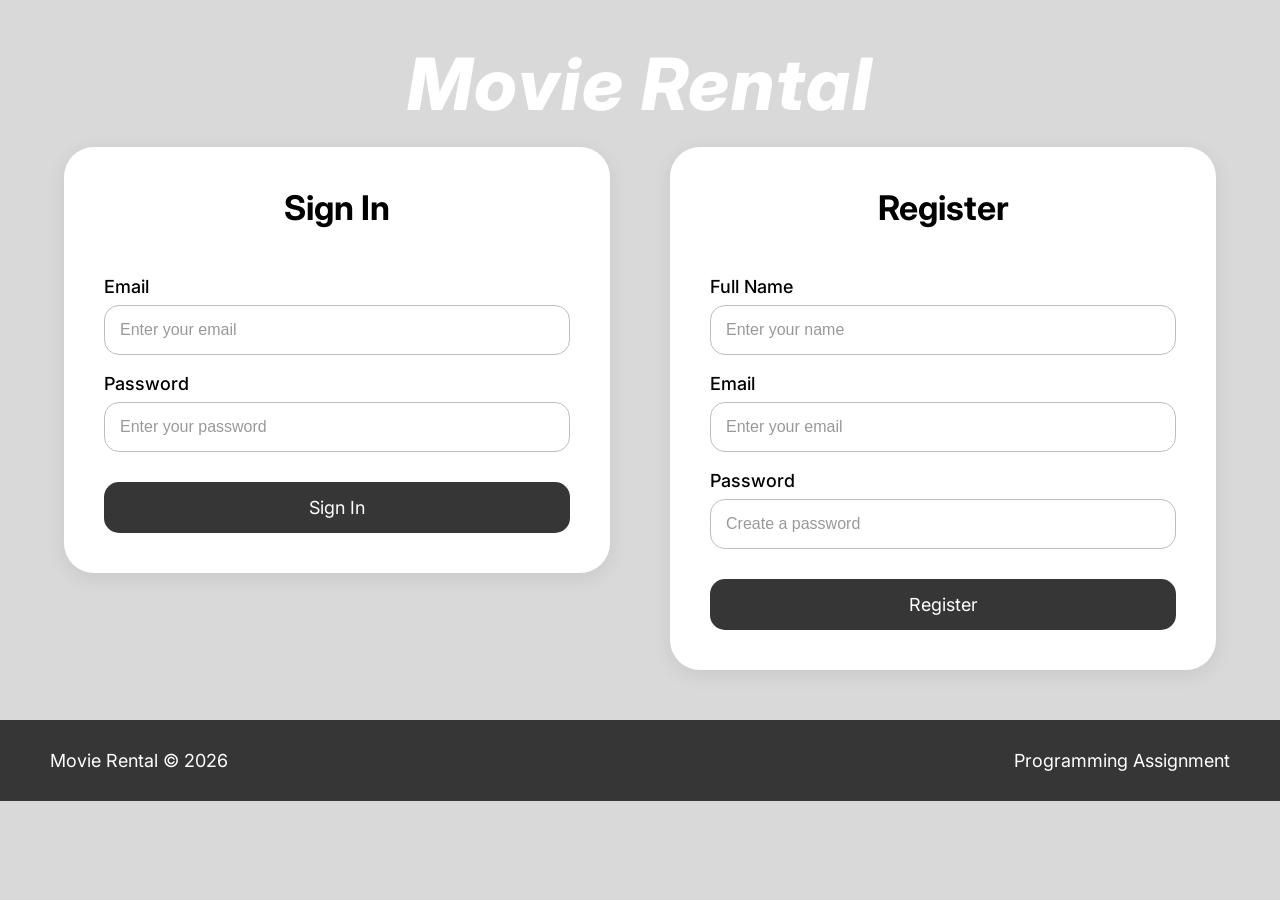
==== index.html @ 6e3ef505 "Adding HTML pages" ====
<!DOCTYPE html>
<html lang="en">
<head>
    <meta charset="UTF-8">
    <meta name="viewport" content="width=device-width, initial-scale=1.0">
    <title>Movie Rental</title>

    <link rel="stylesheet" href="style.css">

    <link rel="preconnect" href="https://fonts.googleapis.com">
    <link rel="preconnect" href="https://fonts.gstatic.com" crossorigin>

    <link href="https://fonts.googleapis.com/css2?family=Inter:wght@300;400;500;600;700;800&display=swap" rel="stylesheet">
</head>

<body>

<header>
    <h1>Movie Rental</h1>
</header>

<main class="login-wrapper">

    <!-- SIGN IN -->

    <section class="login-box">

        <h2>Sign In</h2>

        <form action="home.html">

            <label for="email">Email</label>
            <input
                type="email"
                id="email"
                placeholder="Enter your email"
                required>

            <label for="password">Password</label>
            <input
                type="password"
                id="password"
                placeholder="Enter your password"
                required>

            <button class="dark-btn" type="submit">
                Sign In
            </button>

        </form>

    </section>

    <!-- REGISTER -->

    <section class="login-box">

        <h2>Register</h2>

        <form action="home.html">

            <label for="name">Full Name</label>
            <input
                type="text"
                id="name"
                placeholder="Enter your name"
                required>

            <label for="registerEmail">Email</label>
            <input
                type="email"
                id="registerEmail"
                placeholder="Enter your email"
                required>

            <label for="registerPassword">Password</label>
            <input
                type="password"
                id="registerPassword"
                placeholder="Create a password"
                required>

            <button class="dark-btn" type="submit">
                Register
            </button>

        </form>

    </section>

</main>

<footer>

    <p>Movie Rental © 2026</p>

    <p>Programming Assignment</p>

</footer>

</body>
</html>
---- style.css ----
@import url('https://fonts.googleapis.com/css2?family=Inter:wght@300;400;500;600;700;800&display=swap');

/* ===========================
   GLOBAL
=========================== */

*{
    margin:0;
    padding:0;
    box-sizing:border-box;
}

body{
    font-family:'Inter',sans-serif;
    background:#D9D9D9;
    color:#000;
}

a{
    text-decoration:none;
    color:white;
}

ul{
    list-style:none;
}

img{
    display:block;
    max-width:100%;
}

button{
    cursor:pointer;
    border:none;
    font-family:'Inter',sans-serif;
}

/* ===========================
   HEADER
=========================== */

header{
    text-align:center;
    padding:40px 0 20px;
}

header h1{
    color:white;
    font-size:72px;
    font-style:italic;
    font-weight:800;
    letter-spacing:2px;
}

/* ===========================
   NAVIGATION
=========================== */

nav{
    width:90%;
    max-width:1200px;
    margin:0 auto 35px;
    background:#363636;
    border-radius:35px;
}

nav ul{
    display:flex;
    justify-content:center;
    align-items:center;
    gap:70px;
    padding:22px;
}

nav a{
    font-size:24px;
    font-weight:600;
    transition:.3s;
}

nav a:hover{
    color:#C93333;
}

/* ===========================
   MAIN CONTAINER
=========================== */

.container{
    width:90%;
    max-width:1200px;
    margin:0 auto 40px;
    background:white;
    border-radius:35px;
    padding:45px;
    box-shadow:0 5px 20px rgba(0,0,0,.08);
}

.container h2{
    text-align:center;
    font-size:42px;
    margin-bottom:40px;
}

/* ===========================
   LOGIN PAGE
=========================== */

.login-wrapper{
    width:90%;
    max-width:1200px;
    margin:auto;
    display:flex;
    justify-content:space-between;
    align-items:flex-start;
    gap:60px;
}

.login-box{
    background:white;
    width:100%;
    border-radius:30px;
    padding:40px;
    box-shadow:0 5px 20px rgba(0,0,0,.08);
}

.login-box h2{
    text-align:center;
    margin-bottom:30px;
    font-size:34px;
}

form{
    display:flex;
    flex-direction:column;
}

label{
    font-size:18px;
    margin-bottom:8px;
    margin-top:18px;
    font-weight:500;
}

input{
    padding:15px;
    border:1px solid #bdbdbd;
    border-radius:15px;
    font-size:16px;
    outline:none;
    transition:.2s;
}

input:focus{
    border:2px solid #363636;
}

/* ===========================
   BUTTONS
=========================== */

.dark-btn{
    margin-top:30px;
    background:#363636;
    color:white;
    padding:15px;
    border-radius:15px;
    font-size:18px;
    transition:.3s;
}

.dark-btn:hover{
    background:#4b4b4b;
}

.red-btn{
    background:#C93333;
    color:white;
    padding:15px 28px;
    border-radius:15px;
    transition:.3s;
}

.red-btn:hover{
    background:#a32626;
}

/* ===========================
   MOVIE SECTION
=========================== */

.movie-grid{
    display:grid;
    grid-template-columns:repeat(2,1fr);
    gap:30px;
}

.movie-card{
    background:#f7f7f7;
    border-radius:25px;
    padding:20px;
    display:flex;
    gap:20px;
    align-items:center;
}

.movie-poster{
    width:130px;
    height:180px;
    border-radius:15px;
    object-fit:cover;
}

.movie-info{
    flex:1;
}

.movie-info h3{
    font-size:28px;
    margin-bottom:10px;
}

.movie-info p{
    font-size:18px;
    margin-bottom:8px;
    color:#555;
}

.movie-info button{
    margin-top:15px;
}
/* ===========================
   AVAILABLE MOVIES PAGE
=========================== */

.movies-container{
    display:flex;
    flex-direction:column;
    gap:25px;
}

.movie-row{
    display:flex;
    justify-content:space-between;
    align-items:center;
    background:#f5f5f5;
    border-radius:20px;
    padding:20px 25px;
}

.movie-left{
    display:flex;
    align-items:center;
    gap:25px;
}

.movie-left img{
    width:110px;
    height:150px;
    border-radius:15px;
    object-fit:cover;
}

.movie-details h3{
    font-size:28px;
    margin-bottom:10px;
}

.movie-details p{
    font-size:18px;
    color:#666;
    margin-bottom:6px;
}

.movie-right{
    display:flex;
    align-items:center;
}

/* ===========================
   YOUR MOVIES PAGE
=========================== */

.rented-movies{
    display:flex;
    flex-direction:column;
    gap:25px;
}

.rented-card{
    background:#f5f5f5;
    border-radius:20px;
    padding:20px;
    display:flex;
    justify-content:space-between;
    align-items:center;
}

.rented-info{
    display:flex;
    align-items:center;
    gap:25px;
}

.rented-info img{
    width:100px;
    height:145px;
    object-fit:cover;
    border-radius:15px;
}

.rented-text h3{
    font-size:26px;
    margin-bottom:8px;
}

.rented-text p{
    color:#666;
    margin-bottom:6px;
    font-size:18px;
}

.remove-button{
    background:#C93333;
    color:white;
    padding:14px 28px;
    border-radius:14px;
    font-size:17px;
    transition:.3s;
}

.remove-button:hover{
    background:#a82323;
}

/* ===========================
   PROFILE PAGE
=========================== */

.profile-container{
    display:flex;
    gap:60px;
    align-items:flex-start;
}

.profile-image{
    width:260px;
    height:260px;
    border-radius:50%;
    object-fit:cover;
    border:8px solid #363636;
}

.profile-information{
    flex:1;
}

.profile-information h2{
    text-align:left;
    margin-bottom:20px;
    font-size:40px;
}

.profile-information p{
    font-size:22px;
    margin-bottom:18px;
}

.profile-buttons{
    display:flex;
    gap:20px;
    margin-top:40px;
}

.edit-button{
    background:#363636;
    color:white;
    padding:15px 35px;
    border-radius:15px;
    font-size:18px;
    transition:.3s;
}

.edit-button:hover{
    background:#4a4a4a;
}

.logout-button{
    background:#C93333;
    color:white;
    padding:15px 35px;
    border-radius:15px;
    font-size:18px;
    transition:.3s;
}

.logout-button:hover{
    background:#a82323;
}

/* ===========================
   FOOTER
=========================== */

footer{
    margin-top:50px;
    background:#363636;
    color:white;
    padding:30px 50px;
    display:flex;
    justify-content:space-between;
    align-items:center;
    font-size:18px;
}

footer p{
    margin:0;
}

/* ===========================
   IMAGE PLACEHOLDERS

   Replace these with your own images:

   images/logo.png
   images/profile.jpg
   images/movie1.jpg
   images/movie2.jpg
   images/movie3.jpg
   images/movie4.jpg
   images/movie5.jpg

=========================== */

.logo-image{
    width:220px;
    margin:0 auto 20px;
}

.poster-small{
    width:110px;
    height:150px;
    object-fit:cover;
    border-radius:15px;
}

.poster-large{
    width:150px;
    height:220px;
    object-fit:cover;
    border-radius:18px;
}
/* ===========================
   TABLE STYLING
=========================== */

table{
    width:100%;
    border-collapse:collapse;
    margin-top:20px;
}

thead{
    background:#363636;
    color:white;
}

th{
    padding:18px;
    font-size:20px;
    font-weight:600;
    text-align:left;
}

td{
    padding:18px;
    background:#f7f7f7;
    border-bottom:15px solid white;
    font-size:18px;
    vertical-align:middle;
}

td img{
    width:90px;
    border-radius:12px;
}

tr:last-child td{
    border-bottom:none;
}

/* ===========================
   GENERAL BUTTON EFFECTS
=========================== */

button{
    transition:0.3s ease;
}

button:hover{
    transform:scale(1.05);
}

button:active{
    transform:scale(0.98);
}

/* ===========================
   CARD HOVER
=========================== */

.movie-card,
.movie-row,
.rented-card,
.login-box{
    transition:0.3s ease;
}

.movie-card:hover,
.movie-row:hover,
.rented-card:hover,
.login-box:hover{
    transform:translateY(-5px);
    box-shadow:0 12px 30px rgba(0,0,0,.12);
}

/* ===========================
   INPUT EFFECTS
=========================== */

input::placeholder{
    color:#999;
}

input:hover{
    border-color:#888;
}

/* ===========================
   PAGE TITLES
=========================== */

.page-title{
    text-align:center;
    font-size:46px;
    font-weight:700;
    margin-bottom:35px;
}

/* ===========================
   SPACING HELPERS
=========================== */

.mt-20{
    margin-top:20px;
}

.mt-30{
    margin-top:30px;
}

.mt-40{
    margin-top:40px;
}

.mb-20{
    margin-bottom:20px;
}

.mb-30{
    margin-bottom:30px;
}

.text-center{
    text-align:center;
}

/* ===========================
   RESPONSIVE
=========================== */

@media(max-width:1100px){

    .movie-grid{
        grid-template-columns:1fr;
    }

    .profile-container{
        flex-direction:column;
        align-items:center;
        text-align:center;
    }

    .profile-information h2{
        text-align:center;
    }

    .profile-buttons{
        justify-content:center;
    }

}

@media(max-width:900px){

    nav ul{
        gap:30px;
    }

    nav a{
        font-size:20px;
    }

    .login-wrapper{
        flex-direction:column;
    }

    .movie-row,
    .rented-card{
        flex-direction:column;
        align-items:flex-start;
        gap:20px;
    }

    .movie-right{
        width:100%;
    }

    .movie-right button,
    .remove-button{
        width:100%;
    }

}

@media(max-width:700px){

    header h1{
        font-size:52px;
    }

    .container{
        padding:25px;
    }

    nav{
        border-radius:20px;
    }

    nav ul{
        flex-direction:column;
        gap:18px;
    }

    .movie-left,
    .rented-info{
        flex-direction:column;
        text-align:center;
    }

    .movie-left img,
    .rented-info img{
        width:160px;
        height:auto;
    }

    .movie-details,
    .rented-text{
        width:100%;
    }

    footer{
        flex-direction:column;
        gap:10px;
        text-align:center;
    }

}

@media(max-width:500px){

    .container{
        width:95%;
        padding:20px;
    }

    .login-box{
        padding:25px;
    }

    .profile-image{
        width:180px;
        height:180px;
    }

    header h1{
        font-size:42px;
    }

}
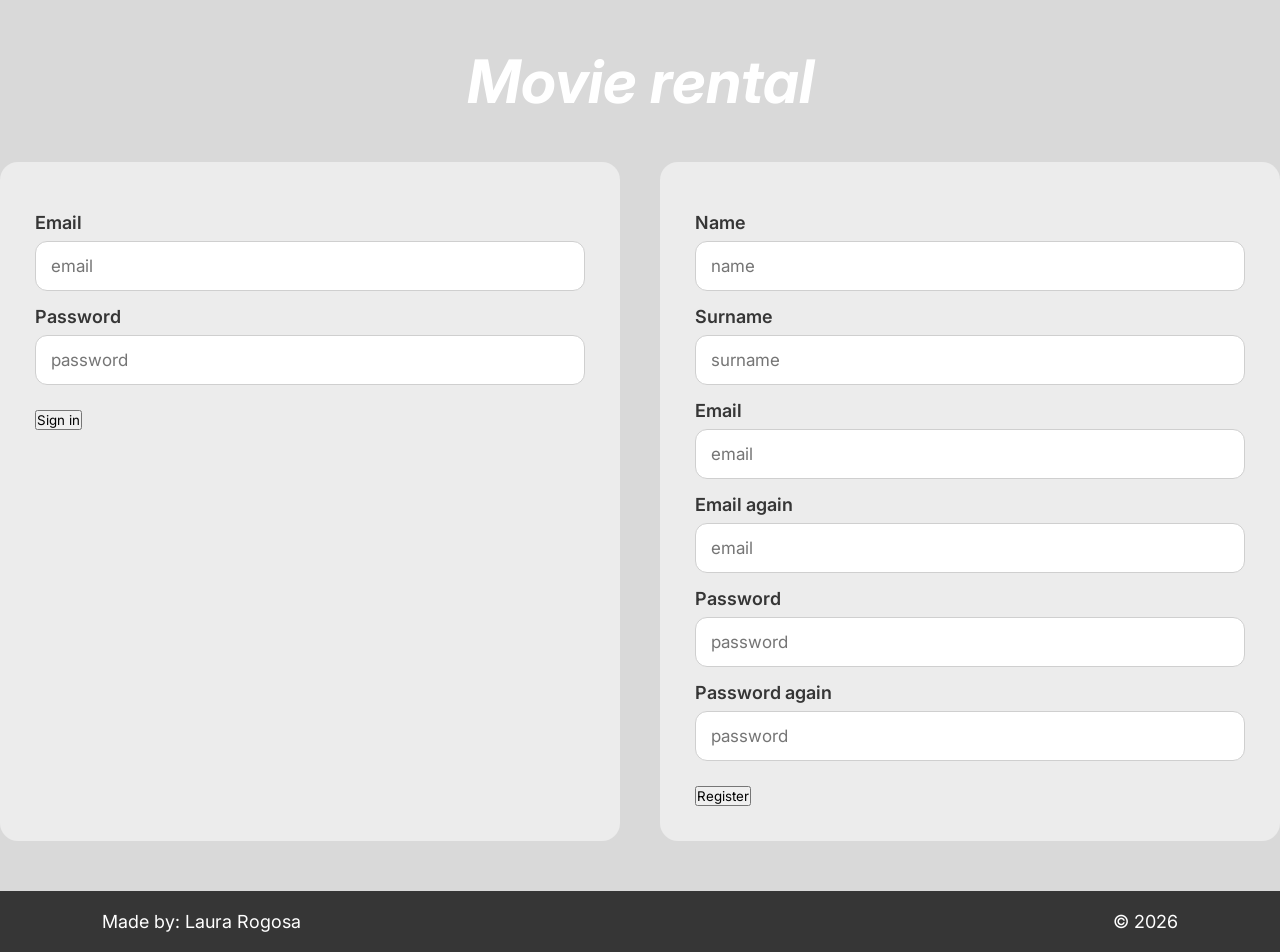
==== commit f7442fa7: "Updated web pages" ====
--- a/index.html
+++ b/index.html
@@ -1,86 +1,99 @@
 <!DOCTYPE html>
 <html lang="en">
+
 <head>
     <meta charset="UTF-8">
     <meta name="viewport" content="width=device-width, initial-scale=1.0">
-    <title>Movie Rental</title>
+    <title>Movie Rental - Login</title>
 
     <link rel="stylesheet" href="style.css">
-
-    <link rel="preconnect" href="https://fonts.googleapis.com">
-    <link rel="preconnect" href="https://fonts.gstatic.com" crossorigin>
-
-    <link href="https://fonts.googleapis.com/css2?family=Inter:wght@300;400;500;600;700;800&display=swap" rel="stylesheet">
 </head>
 
 <body>
 
 <header>
-    <h1>Movie Rental</h1>
+    <h1>Movie rental</h1>
 </header>
 
 <main class="login-wrapper">
 
-    <!-- SIGN IN -->
+    <!-- Sign In -->
 
     <section class="login-box">
 
-        <h2>Sign In</h2>
+        <form action="home.html">
+
+            <label for="loginEmail">Email</label>
+            <input
+                type="email"
+                id="loginEmail"
+                placeholder="email"
+                required>
+
+            <label for="loginPassword">Password</label>
+            <input
+                type="password"
+                id="loginPassword"
+                placeholder="password"
+                required>
+
+            <button type="submit">
+                Sign in
+            </button>
+
+        </form>
+
+    </section>
+
+    <!-- Register -->
+
+    <section class="login-box">
 
         <form action="home.html">
+
+            <label for="name">Name</label>
+            <input
+                type="text"
+                id="name"
+                placeholder="name"
+                required>
+
+            <label for="surname">Surname</label>
+            <input
+                type="text"
+                id="surname"
+                placeholder="surname"
+                required>
 
             <label for="email">Email</label>
             <input
                 type="email"
                 id="email"
-                placeholder="Enter your email"
+                placeholder="email"
+                required>
+
+            <label for="emailAgain">Email again</label>
+            <input
+                type="email"
+                id="emailAgain"
+                placeholder="email"
                 required>
 
             <label for="password">Password</label>
             <input
                 type="password"
                 id="password"
-                placeholder="Enter your password"
+                placeholder="password"
                 required>
 
-            <button class="dark-btn" type="submit">
-                Sign In
-            </button>
-
-        </form>
-
-    </section>
-
-    <!-- REGISTER -->
-
-    <section class="login-box">
-
-        <h2>Register</h2>
-
-        <form action="home.html">
-
-            <label for="name">Full Name</label>
+            <label for="passwordAgain">Password again</label>
             <input
-                type="text"
-                id="name"
-                placeholder="Enter your name"
+                type="password"
+                id="passwordAgain"
+                placeholder="password"
                 required>
 
-            <label for="registerEmail">Email</label>
-            <input
-                type="email"
-                id="registerEmail"
-                placeholder="Enter your email"
-                required>
-
-            <label for="registerPassword">Password</label>
-            <input
-                type="password"
-                id="registerPassword"
-                placeholder="Create a password"
-                required>
-
-            <button class="dark-btn" type="submit">
+            <button type="submit">
                 Register
             </button>
 
@@ -92,9 +105,9 @@
 
 <footer>
 
-    <p>Movie Rental © 2026</p>
+    <p>Made by: Laura Rogosa</p>
 
-    <p>Programming Assignment</p>
+    <p>&copy; 2026</p>
 
 </footer>
 
--- a/style.css
+++ b/style.css
@@ -1,7 +1,11 @@
-@import url('https://fonts.googleapis.com/css2?family=Inter:wght@300;400;500;600;700;800&display=swap');
-
-/* ===========================
-   GLOBAL
+/* ===========================
+   GOOGLE FONT
+=========================== */
+
+@import url('https://fonts.googleapis.com/css2?family=Inter:wght@300;400;500;600;700&display=swap');
+
+/* ===========================
+   RESET
 =========================== */
 
 *{
@@ -13,27 +17,7 @@
 body{
     font-family:'Inter',sans-serif;
     background:#D9D9D9;
-    color:#000;
-}
-
-a{
-    text-decoration:none;
-    color:white;
-}
-
-ul{
-    list-style:none;
-}
-
-img{
-    display:block;
-    max-width:100%;
-}
-
-button{
-    cursor:pointer;
-    border:none;
-    font-family:'Inter',sans-serif;
+    color:#363636;
 }
 
 /* ===========================
@@ -42,15 +26,14 @@
 
 header{
     text-align:center;
-    padding:40px 0 20px;
+    padding:45px 0 25px;
 }
 
 header h1{
+    font-size:60px;
+    font-style:italic;
+    font-weight:700;
     color:white;
-    font-size:72px;
-    font-style:italic;
-    font-weight:800;
-    letter-spacing:2px;
 }
 
 /* ===========================
@@ -59,27 +42,35 @@
 
 nav{
     width:90%;
-    max-width:1200px;
-    margin:0 auto 35px;
+    max-width:1100px;
+    margin:0 auto 30px;
     background:#363636;
-    border-radius:35px;
+    border-radius:18px;
 }
 
 nav ul{
     display:flex;
     justify-content:center;
     align-items:center;
-    gap:70px;
-    padding:22px;
+    list-style:none;
+}
+
+nav li{
+    margin:0 35px;
 }
 
 nav a{
-    font-size:24px;
+    display:block;
+    color:white;
+    text-decoration:none;
+    font-size:20px;
     font-weight:600;
+    padding:18px 0;
     transition:.3s;
 }
 
-nav a:hover{
+nav a:hover,
+nav a.active{
     color:#C93333;
 }
 
@@ -89,18 +80,129 @@
 
 .container{
     width:90%;
-    max-width:1200px;
-    margin:0 auto 40px;
+    max-width:1100px;
+    margin:auto;
     background:white;
-    border-radius:35px;
-    padding:45px;
-    box-shadow:0 5px 20px rgba(0,0,0,.08);
+    border-radius:20px;
+    padding:35px;
+    min-height:600px;
 }
 
 .container h2{
+    font-size:34px;
+    margin-bottom:30px;
+    color:#363636;
+}
+
+/* ===========================
+   TABLE
+=========================== */
+
+table{
+    width:100%;
+    border-collapse:separate;
+    border-spacing:0 18px;
+}
+
+thead th{
+    text-align:left;
+    font-size:22px;
+    font-weight:700;
+    color:#1f1f1f;
+    padding-bottom:10px;
+    white-space:nowrap;
+}
+
+tbody tr{
+    background:#ECECEC;
+}
+
+tbody td{
+    padding:18px 20px;
+    font-size:20px;
+    vertical-align:middle;
+}
+
+tbody tr td:first-child{
+    border-radius:18px 0 0 18px;
+    font-weight:500;
+}
+
+tbody tr td:last-child{
+    border-radius:0 18px 18px 0;
+}
+/* ===========================
+   BUTTONS
+=========================== */
+
+.rent-button,
+.remove-button,
+.login-button,
+.register-button,
+.profile-buttons button{
+
+    width:150px;
+    height:55px;
+
+    background:#7A654F;
+    color:#FFFFFF;
+
+    border:none;
+    border-radius:18px;
+
+    font-size:20px;
+    font-weight:700;
+
+    cursor:pointer;
+    transition:.3s;
+}
+
+.rent-button:hover,
+.remove-button:hover,
+.login-button:hover,
+.register-button:hover,
+.profile-buttons button:hover{
+
+    background:#5F4E3D;
+}
+
+.rent-button:disabled{
+
+    cursor:not-allowed;
+    opacity:0.7;
+}
+
+/* ===========================
+   TABLE COLUMNS
+=========================== */
+
+.status{
     text-align:center;
-    font-size:42px;
-    margin-bottom:40px;
+}
+
+.status img{
+    width:30px;
+    height:30px;
+}
+
+th:nth-child(2),
+td:nth-child(2){
+
+    width:170px;
+    text-align:left;
+}
+
+th:nth-child(3),
+td:nth-child(3){
+
+    width:180px;
+}
+
+th:last-child,
+td:last-child{
+
+    width:220px;
+    text-align:center;
 }
 
 /* ===========================
@@ -108,295 +210,164 @@
 =========================== */
 
 .login-wrapper{
-    width:90%;
-    max-width:1200px;
-    margin:auto;
+
+    display:flex;
+    justify-content:space-between;
+    gap:40px;
+    margin-top:20px;
+}
+
+.login-box{
+
+    flex:1;
+
+    background:#ECECEC;
+
+    padding:35px;
+
+    border-radius:18px;
+}
+
+.login-box h3{
+
+    font-size:28px;
+    margin-bottom:25px;
+}
+
+.login-box label{
+
+    display:block;
+
+    margin-top:15px;
+    margin-bottom:8px;
+
+    font-size:18px;
+    font-weight:600;
+}
+
+.login-box input{
+
+    width:100%;
+    height:50px;
+
+    border:1px solid #CFCFCF;
+    border-radius:12px;
+
+    padding:0 15px;
+
+    font-size:17px;
+
+    outline:none;
+}
+
+.login-box input:focus{
+
+    border-color:#7A654F;
+}
+
+.login-box button{
+
+    margin-top:25px;
+}
+
+/* ===========================
+   YOUR MOVIES
+=========================== */
+
+.time-box{
+
+    display:flex;
+    align-items:center;
+    justify-content:center;
+    gap:15px;
+}
+
+.time-button{
+
+    width:35px;
+    height:35px;
+
+    border:none;
+    border-radius:50%;
+
+    background:#7A654F;
+    color:white;
+
+    font-size:20px;
+    cursor:pointer;
+}
+
+.time-button:hover{
+
+    background:#5F4E3D;
+}
+
+.time-value{
+
+    font-size:20px;
+    font-weight:600;
+    min-width:45px;
+    text-align:center;
+}
+
+/* ===========================
+   FORM BUTTONS
+=========================== */
+
+.login-button,
+.register-button{
+
+    display:block;
+    margin-top:30px;
+}
+/* ===========================
+   PROFILE PAGE
+=========================== */
+
+.profile-content{
     display:flex;
     justify-content:space-between;
     align-items:flex-start;
     gap:60px;
-}
-
-.login-box{
-    background:white;
-    width:100%;
-    border-radius:30px;
-    padding:40px;
-    box-shadow:0 5px 20px rgba(0,0,0,.08);
-}
-
-.login-box h2{
-    text-align:center;
-    margin-bottom:30px;
-    font-size:34px;
-}
-
-form{
+    margin-top:20px;
+}
+
+.profile-left{
     display:flex;
     flex-direction:column;
-}
-
-label{
-    font-size:18px;
-    margin-bottom:8px;
-    margin-top:18px;
-    font-weight:500;
-}
-
-input{
-    padding:15px;
-    border:1px solid #bdbdbd;
-    border-radius:15px;
-    font-size:16px;
-    outline:none;
-    transition:.2s;
-}
-
-input:focus{
-    border:2px solid #363636;
-}
-
-/* ===========================
-   BUTTONS
-=========================== */
-
-.dark-btn{
-    margin-top:30px;
-    background:#363636;
-    color:white;
-    padding:15px;
-    border-radius:15px;
-    font-size:18px;
-    transition:.3s;
-}
-
-.dark-btn:hover{
-    background:#4b4b4b;
-}
-
-.red-btn{
-    background:#C93333;
-    color:white;
-    padding:15px 28px;
-    border-radius:15px;
-    transition:.3s;
-}
-
-.red-btn:hover{
-    background:#a32626;
-}
-
-/* ===========================
-   MOVIE SECTION
-=========================== */
-
-.movie-grid{
-    display:grid;
-    grid-template-columns:repeat(2,1fr);
-    gap:30px;
-}
-
-.movie-card{
-    background:#f7f7f7;
-    border-radius:25px;
-    padding:20px;
-    display:flex;
-    gap:20px;
     align-items:center;
 }
 
-.movie-poster{
-    width:130px;
-    height:180px;
-    border-radius:15px;
-    object-fit:cover;
-}
-
-.movie-info{
-    flex:1;
-}
-
-.movie-info h3{
-    font-size:28px;
-    margin-bottom:10px;
-}
-
-.movie-info p{
-    font-size:18px;
-    margin-bottom:8px;
-    color:#555;
-}
-
-.movie-info button{
-    margin-top:15px;
-}
-/* ===========================
-   AVAILABLE MOVIES PAGE
-=========================== */
-
-.movies-container{
-    display:flex;
-    flex-direction:column;
-    gap:25px;
-}
-
-.movie-row{
-    display:flex;
-    justify-content:space-between;
-    align-items:center;
-    background:#f5f5f5;
-    border-radius:20px;
-    padding:20px 25px;
-}
-
-.movie-left{
-    display:flex;
-    align-items:center;
-    gap:25px;
-}
-
-.movie-left img{
-    width:110px;
-    height:150px;
-    border-radius:15px;
-    object-fit:cover;
-}
-
-.movie-details h3{
-    font-size:28px;
-    margin-bottom:10px;
-}
-
-.movie-details p{
-    font-size:18px;
-    color:#666;
-    margin-bottom:6px;
-}
-
-.movie-right{
-    display:flex;
-    align-items:center;
-}
-
-/* ===========================
-   YOUR MOVIES PAGE
-=========================== */
-
-.rented-movies{
-    display:flex;
-    flex-direction:column;
-    gap:25px;
-}
-
-.rented-card{
-    background:#f5f5f5;
-    border-radius:20px;
-    padding:20px;
-    display:flex;
-    justify-content:space-between;
-    align-items:center;
-}
-
-.rented-info{
-    display:flex;
-    align-items:center;
-    gap:25px;
-}
-
-.rented-info img{
-    width:100px;
-    height:145px;
-    object-fit:cover;
-    border-radius:15px;
-}
-
-.rented-text h3{
-    font-size:26px;
-    margin-bottom:8px;
-}
-
-.rented-text p{
-    color:#666;
-    margin-bottom:6px;
-    font-size:18px;
-}
-
-.remove-button{
-    background:#C93333;
-    color:white;
-    padding:14px 28px;
-    border-radius:14px;
-    font-size:17px;
-    transition:.3s;
-}
-
-.remove-button:hover{
-    background:#a82323;
-}
-
-/* ===========================
-   PROFILE PAGE
-=========================== */
-
-.profile-container{
-    display:flex;
-    gap:60px;
-    align-items:flex-start;
-}
-
 .profile-image{
-    width:260px;
-    height:260px;
+    width:220px;
+    height:220px;
     border-radius:50%;
     object-fit:cover;
-    border:8px solid #363636;
-}
-
-.profile-information{
+    border:5px solid #363636;
+    background:#ECECEC;
+}
+
+.profile-buttons{
+    display:flex;
+    flex-direction:column;
+    gap:15px;
+    margin-top:30px;
+}
+
+.profile-right{
     flex:1;
-}
-
-.profile-information h2{
-    text-align:left;
-    margin-bottom:20px;
-    font-size:40px;
-}
-
-.profile-information p{
+    padding-top:20px;
+}
+
+.profile-right p{
     font-size:22px;
-    margin-bottom:18px;
-}
-
-.profile-buttons{
-    display:flex;
-    gap:20px;
-    margin-top:40px;
-}
-
-.edit-button{
-    background:#363636;
-    color:white;
-    padding:15px 35px;
-    border-radius:15px;
-    font-size:18px;
-    transition:.3s;
-}
-
-.edit-button:hover{
-    background:#4a4a4a;
-}
-
-.logout-button{
-    background:#C93333;
-    color:white;
-    padding:15px 35px;
-    border-radius:15px;
-    font-size:18px;
-    transition:.3s;
-}
-
-.logout-button:hover{
-    background:#a82323;
+    margin-bottom:25px;
+    font-weight:500;
+}
+
+.profile-right strong{
+    display:inline-block;
+    width:120px;
 }
 
 /* ===========================
@@ -404,270 +375,76 @@
 =========================== */
 
 footer{
+    width:100%;
     margin-top:50px;
     background:#363636;
-    color:white;
-    padding:30px 50px;
+    color:#FFFFFF;
+    padding:20px 8%;
     display:flex;
     justify-content:space-between;
     align-items:center;
     font-size:18px;
 }
 
-footer p{
-    margin:0;
-}
-
-/* ===========================
-   IMAGE PLACEHOLDERS
-
-   Replace these with your own images:
-
-   images/logo.png
-   images/profile.jpg
-   images/movie1.jpg
-   images/movie2.jpg
-   images/movie3.jpg
-   images/movie4.jpg
-   images/movie5.jpg
-
-=========================== */
-
-.logo-image{
-    width:220px;
-    margin:0 auto 20px;
-}
-
-.poster-small{
-    width:110px;
-    height:150px;
-    object-fit:cover;
-    border-radius:15px;
-}
-
-.poster-large{
-    width:150px;
-    height:220px;
-    object-fit:cover;
-    border-radius:18px;
-}
-/* ===========================
-   TABLE STYLING
-=========================== */
-
-table{
-    width:100%;
-    border-collapse:collapse;
-    margin-top:20px;
-}
-
-thead{
-    background:#363636;
-    color:white;
-}
-
-th{
-    padding:18px;
-    font-size:20px;
-    font-weight:600;
-    text-align:left;
-}
-
-td{
-    padding:18px;
-    background:#f7f7f7;
-    border-bottom:15px solid white;
-    font-size:18px;
-    vertical-align:middle;
-}
-
-td img{
-    width:90px;
-    border-radius:12px;
-}
-
-tr:last-child td{
-    border-bottom:none;
-}
-
-/* ===========================
-   GENERAL BUTTON EFFECTS
+/* ===========================
+   GENERAL STYLES
 =========================== */
 
 button{
-    transition:0.3s ease;
-}
-
-button:hover{
-    transform:scale(1.05);
-}
-
-button:active{
-    transform:scale(0.98);
-}
-
-/* ===========================
-   CARD HOVER
-=========================== */
-
-.movie-card,
-.movie-row,
-.rented-card,
-.login-box{
-    transition:0.3s ease;
-}
-
-.movie-card:hover,
-.movie-row:hover,
-.rented-card:hover,
-.login-box:hover{
-    transform:translateY(-5px);
-    box-shadow:0 12px 30px rgba(0,0,0,.12);
-}
-
-/* ===========================
-   INPUT EFFECTS
-=========================== */
-
-input::placeholder{
-    color:#999;
-}
-
-input:hover{
-    border-color:#888;
-}
-
-/* ===========================
-   PAGE TITLES
-=========================== */
-
-.page-title{
-    text-align:center;
-    font-size:46px;
-    font-weight:700;
-    margin-bottom:35px;
-}
-
-/* ===========================
-   SPACING HELPERS
-=========================== */
-
-.mt-20{
-    margin-top:20px;
-}
-
-.mt-30{
-    margin-top:30px;
-}
-
-.mt-40{
-    margin-top:40px;
-}
-
-.mb-20{
-    margin-bottom:20px;
-}
-
-.mb-30{
-    margin-bottom:30px;
-}
-
-.text-center{
-    text-align:center;
-}
-
-/* ===========================
-   RESPONSIVE
-=========================== */
-
-@media(max-width:1100px){
-
-    .movie-grid{
-        grid-template-columns:1fr;
-    }
-
-    .profile-container{
+    font-family:'Inter',sans-serif;
+}
+
+input{
+    font-family:'Inter',sans-serif;
+}
+
+img{
+    display:block;
+}
+
+/* ===========================
+   HOVER EFFECTS
+=========================== */
+
+tbody tr{
+    transition:.2s;
+}
+
+tbody tr:hover{
+    transform:scale(1.01);
+}
+
+/* ===========================
+   RESPONSIVE DESIGN
+=========================== */
+
+@media (max-width:900px){
+
+    .login-wrapper{
+        flex-direction:column;
+    }
+
+    .profile-content{
         flex-direction:column;
         align-items:center;
         text-align:center;
     }
 
-    .profile-information h2{
-        text-align:center;
-    }
-
-    .profile-buttons{
-        justify-content:center;
-    }
-
-}
-
-@media(max-width:900px){
-
-    nav ul{
-        gap:30px;
-    }
-
-    nav a{
-        font-size:20px;
-    }
-
-    .login-wrapper{
-        flex-direction:column;
-    }
-
-    .movie-row,
-    .rented-card{
-        flex-direction:column;
-        align-items:flex-start;
-        gap:20px;
-    }
-
-    .movie-right{
+    .profile-right{
         width:100%;
     }
 
-    .movie-right button,
-    .remove-button{
-        width:100%;
-    }
-
-}
-
-@media(max-width:700px){
-
-    header h1{
-        font-size:52px;
-    }
-
-    .container{
-        padding:25px;
-    }
-
-    nav{
-        border-radius:20px;
+    .profile-right strong{
+        width:auto;
     }
 
     nav ul{
         flex-direction:column;
-        gap:18px;
-    }
-
-    .movie-left,
-    .rented-info{
-        flex-direction:column;
-        text-align:center;
-    }
-
-    .movie-left img,
-    .rented-info img{
-        width:160px;
-        height:auto;
-    }
-
-    .movie-details,
-    .rented-text{
-        width:100%;
+        padding:15px 0;
+    }
+
+    nav li{
+        margin:10px 0;
     }
 
     footer{
@@ -676,27 +453,47 @@
         text-align:center;
     }
 
-}
-
-@media(max-width:500px){
+    table{
+        display:block;
+        overflow-x:auto;
+    }
+}
+
+/* ===========================
+   SMALL PHONES
+=========================== */
+
+@media (max-width:600px){
+
+    header h1{
+        font-size:42px;
+    }
 
     .container{
-        width:95%;
         padding:20px;
     }
 
-    .login-box{
-        padding:25px;
+    .container h2{
+        font-size:28px;
+    }
+
+    tbody td{
+        font-size:18px;
+        padding:15px;
+    }
+
+    .rent-button,
+    .remove-button,
+    .login-button,
+    .register-button,
+    .profile-buttons button{
+        width:130px;
+        height:48px;
+        font-size:18px;
     }
 
     .profile-image{
         width:180px;
         height:180px;
     }
-
-    header h1{
-        font-size:42px;
-    }
-
-}
-
+}
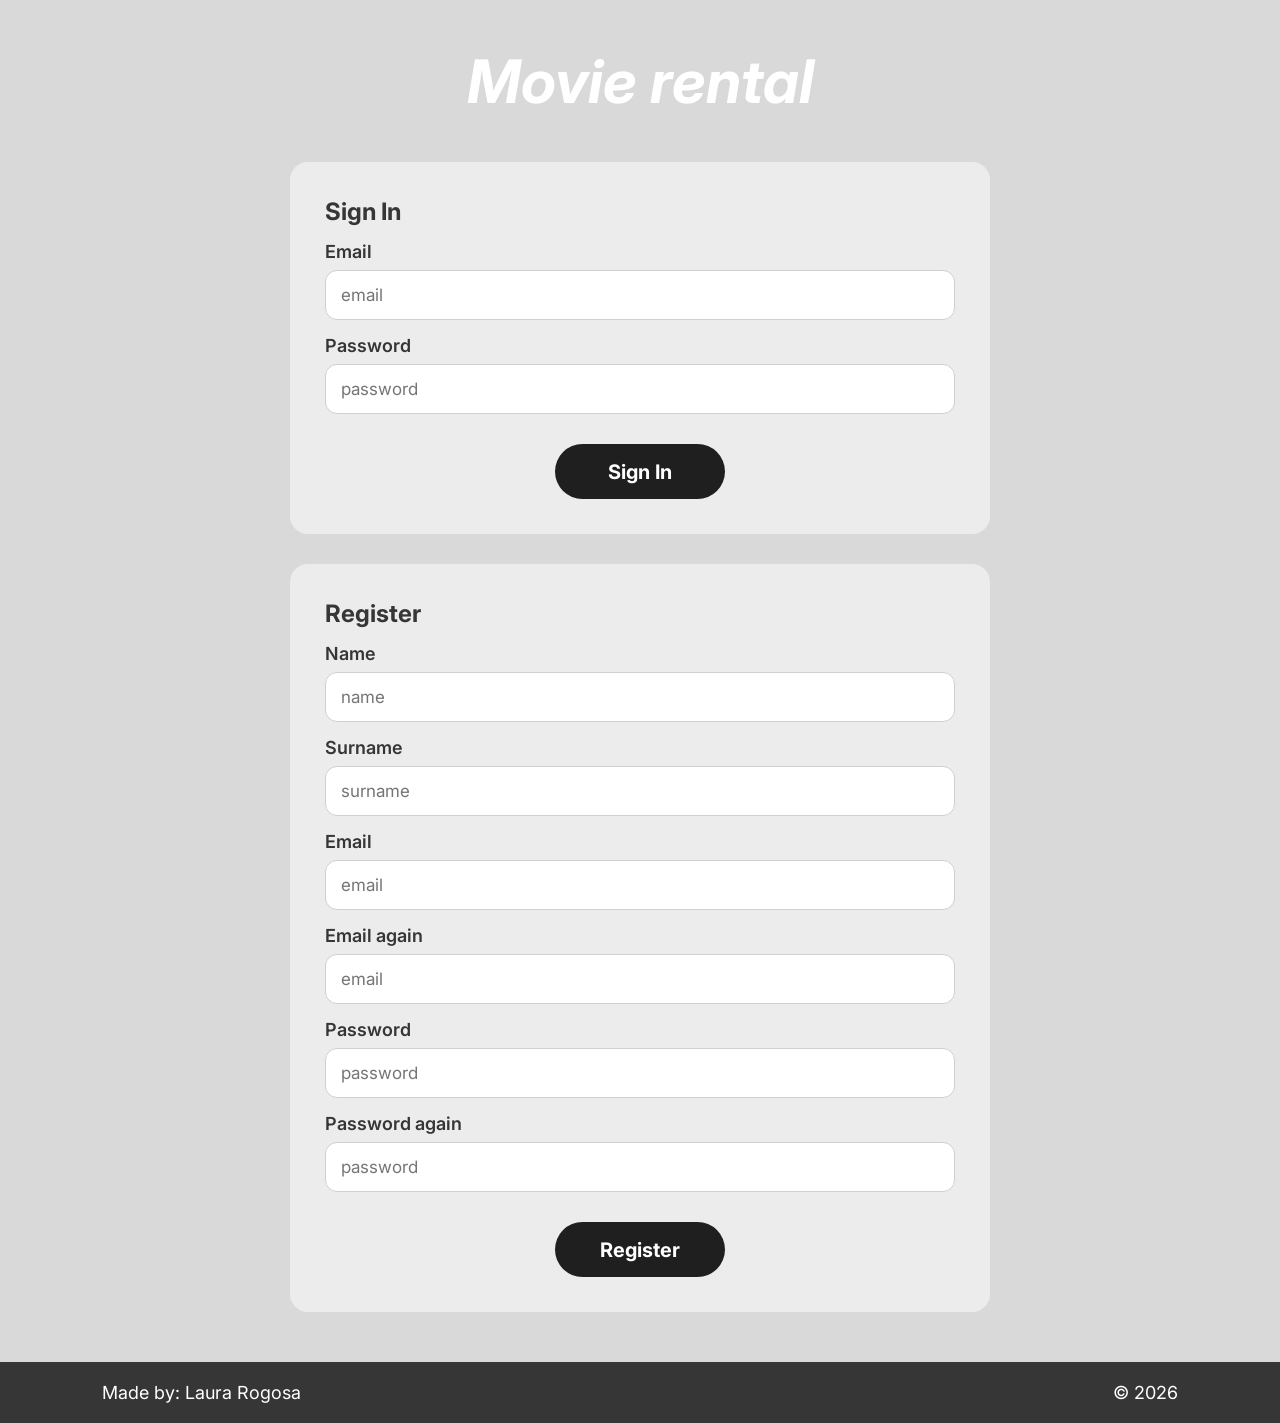
==== commit dc93cde6: "Updated web pages" ====
--- a/index.html
+++ b/index.html
@@ -21,6 +21,8 @@
 
     <section class="login-box">
 
+        <h2>Sign In</h2>
+
         <form action="home.html">
 
             <label for="loginEmail">Email</label>
@@ -37,8 +39,8 @@
                 placeholder="password"
                 required>
 
-            <button type="submit">
-                Sign in
+            <button type="submit" class="login-button">
+                Sign In
             </button>
 
         </form>
@@ -48,6 +50,8 @@
     <!-- Register -->
 
     <section class="login-box">
+
+        <h2>Register</h2>
 
         <form action="home.html">
 
@@ -93,7 +97,7 @@
                 placeholder="password"
                 required>
 
-            <button type="submit">
+            <button type="submit" class="register-button">
                 Register
             </button>
 
--- a/style.css
+++ b/style.css
@@ -171,7 +171,33 @@
     cursor:not-allowed;
     opacity:0.7;
 }
-
+.login-button,
+.register-button{
+    display:block;
+    margin:30px auto 0;
+
+    width:170px;
+    height:55px;
+
+    background:#1f1f1f;
+    color:#FFFFFF;
+
+    border:none;
+    border-radius:30px;
+
+    font-size:20px;
+    font-weight:700;
+
+    font-family:'Inter',sans-serif;
+
+    cursor:pointer;
+    transition:0.3s;
+}
+
+.login-button:hover,
+.register-button:hover{
+    background:#1f1f1f;
+}
 /* ===========================
    TABLE COLUMNS
 =========================== */
@@ -210,21 +236,18 @@
 =========================== */
 
 .login-wrapper{
-
-    display:flex;
-    justify-content:space-between;
-    gap:40px;
+    display:flex;
+    flex-direction:column;
+    align-items:center;
+    gap:30px;
     margin-top:20px;
 }
 
 .login-box{
-
-    flex:1;
-
+    width:700px;
+    max-width:90%;
     background:#ECECEC;
-
     padding:35px;
-
     border-radius:18px;
 }
 
@@ -246,18 +269,12 @@
 }
 
 .login-box input{
-
-    width:100%;
-    height:50px;
-
-    border:1px solid #CFCFCF;
-    border-radius:12px;
-
-    padding:0 15px;
-
-    font-size:17px;
-
-    outline:none;
+    width: 100%;
+    height: 50px;
+    border: 1px solid #CFCFCF;
+    border-radius: 12px;
+    padding: 0 15px;
+    font-size: 17px;
 }
 
 .login-box input:focus{
@@ -266,8 +283,8 @@
 }
 
 .login-box button{
-
-    margin-top:25px;
+    display: block;
+    margin: 30px auto 0;
 }
 
 /* ===========================
